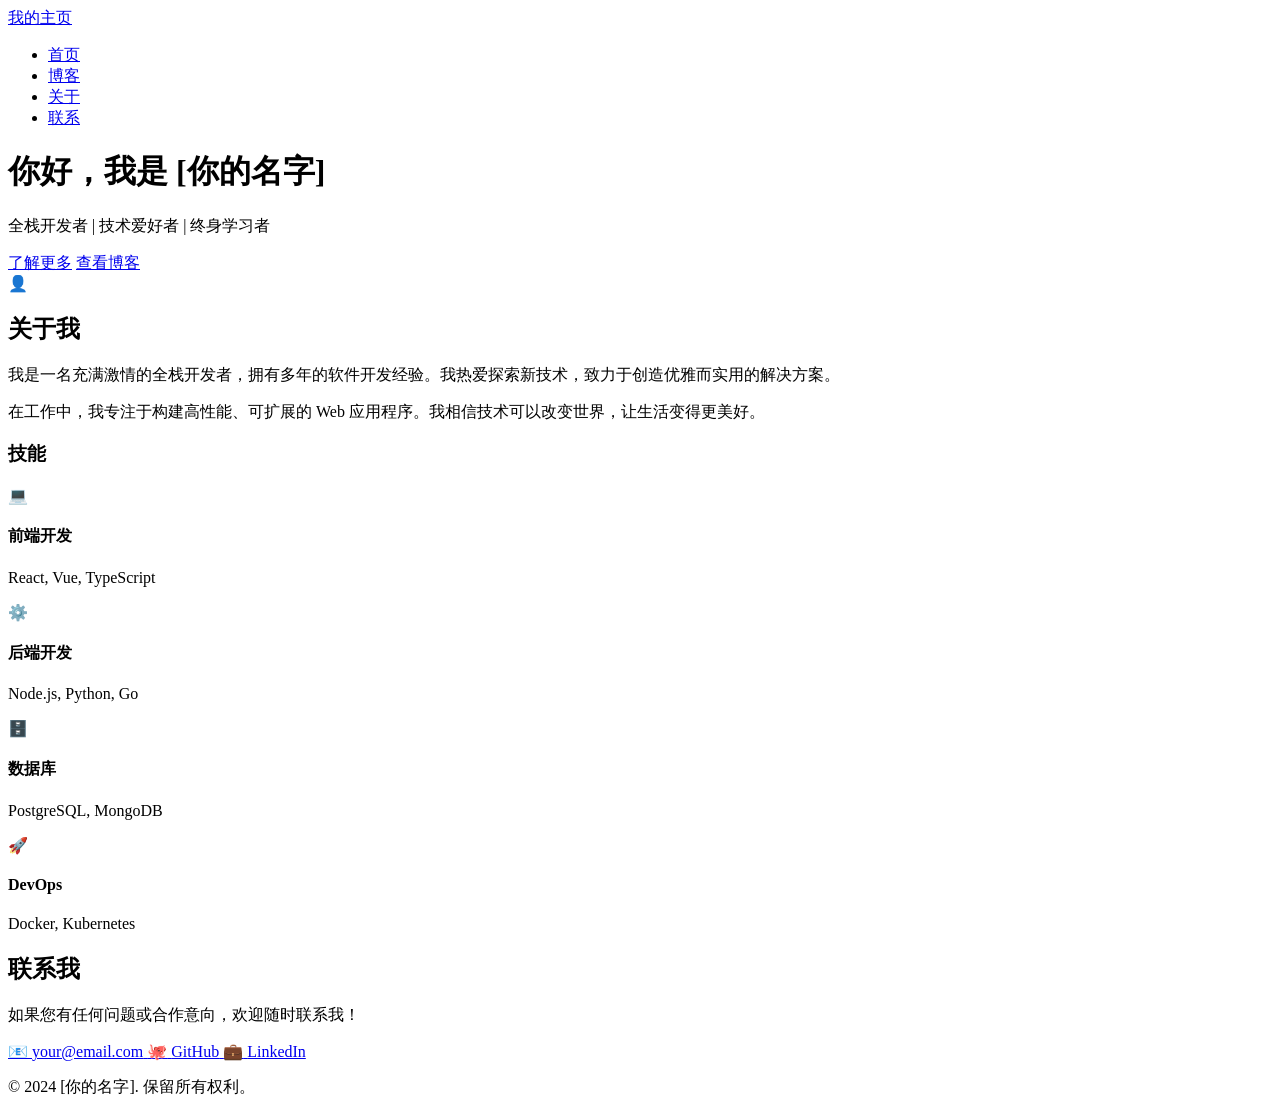
==== index.html @ 1f3b2b76 "Add files via upload" ====
<!DOCTYPE html>
<html lang="zh-CN">
<head>
    <meta charset="UTF-8">
    <meta name="viewport" content="width=device-width, initial-scale=1.0">
    <title>我的个人主页</title>
    <link rel="stylesheet" href="style.css">
    <link href="https://fonts.googleapis.com/css2?family=Inter:wght@300;400;500;600;700&display=swap" rel="stylesheet">
</head>
<body>
    <nav class="navbar">
        <div class="nav-container">
            <div class="nav-logo">
                <a href="index.html">我的主页</a>
            </div>
            <ul class="nav-links">
                <li><a href="index.html" class="active">首页</a></li>
                <li><a href="blog.html">博客</a></li>
                <li><a href="#about">关于</a></li>
                <li><a href="#contact">联系</a></li>
            </ul>
            <div class="hamburger">
                <span></span>
                <span></span>
                <span></span>
            </div>
        </div>
    </nav>

    <header class="hero">
        <div class="hero-content">
            <h1>你好，我是 [你的名字]</h1>
            <p class="hero-subtitle">全栈开发者 | 技术爱好者 | 终身学习者</p>
            <div class="hero-buttons">
                <a href="#about" class="btn btn-primary">了解更多</a>
                <a href="blog.html" class="btn btn-secondary">查看博客</a>
            </div>
        </div>
        <div class="hero-image">
            <div class="avatar">
                <div class="avatar-inner">
                    <span class="avatar-icon">👤</span>
                </div>
            </div>
        </div>
    </header>

    <section id="about" class="about">
        <div class="container">
            <h2>关于我</h2>
            <div class="about-content">
                <p>我是一名充满激情的全栈开发者，拥有多年的软件开发经验。我热爱探索新技术，致力于创造优雅而实用的解决方案。</p>
                <p>在工作中，我专注于构建高性能、可扩展的 Web 应用程序。我相信技术可以改变世界，让生活变得更美好。</p>
            </div>
            <div class="skills">
                <h3>技能</h3>
                <div class="skills-grid">
                    <div class="skill-card">
                        <span class="skill-icon">💻</span>
                        <h4>前端开发</h4>
                        <p>React, Vue, TypeScript</p>
                    </div>
                    <div class="skill-card">
                        <span class="skill-icon">⚙️</span>
                        <h4>后端开发</h4>
                        <p>Node.js, Python, Go</p>
                    </div>
                    <div class="skill-card">
                        <span class="skill-icon">🗄️</span>
                        <h4>数据库</h4>
                        <p>PostgreSQL, MongoDB</p>
                    </div>
                    <div class="skill-card">
                        <span class="skill-icon">🚀</span>
                        <h4>DevOps</h4>
                        <p>Docker, Kubernetes</p>
                    </div>
                </div>
            </div>
        </div>
    </section>

    <section id="contact" class="contact">
        <div class="container">
            <h2>联系我</h2>
            <p class="contact-intro">如果您有任何问题或合作意向，欢迎随时联系我！</p>
            <div class="contact-links">
                <a href="mailto:your@email.com" class="contact-link">
                    <span class="contact-icon">📧</span>
                    <span>your@email.com</span>
                </a>
                <a href="https://github.com/yourusername" target="_blank" class="contact-link">
                    <span class="contact-icon">🐙</span>
                    <span>GitHub</span>
                </a>
                <a href="https://linkedin.com/in/yourusername" target="_blank" class="contact-link">
                    <span class="contact-icon">💼</span>
                    <span>LinkedIn</span>
                </a>
            </div>
        </div>
    </section>

    <footer class="footer">
        <p>&copy; 2024 [你的名字]. 保留所有权利。</p>
    </footer>

    <script>
        const hamburger = document.querySelector('.hamburger');
        const navLinks = document.querySelector('.nav-links');

        hamburger.addEventListener('click', () => {
            navLinks.classList.toggle('active');
            hamburger.classList.toggle('active');
        });
    </script>
</body>
</html>
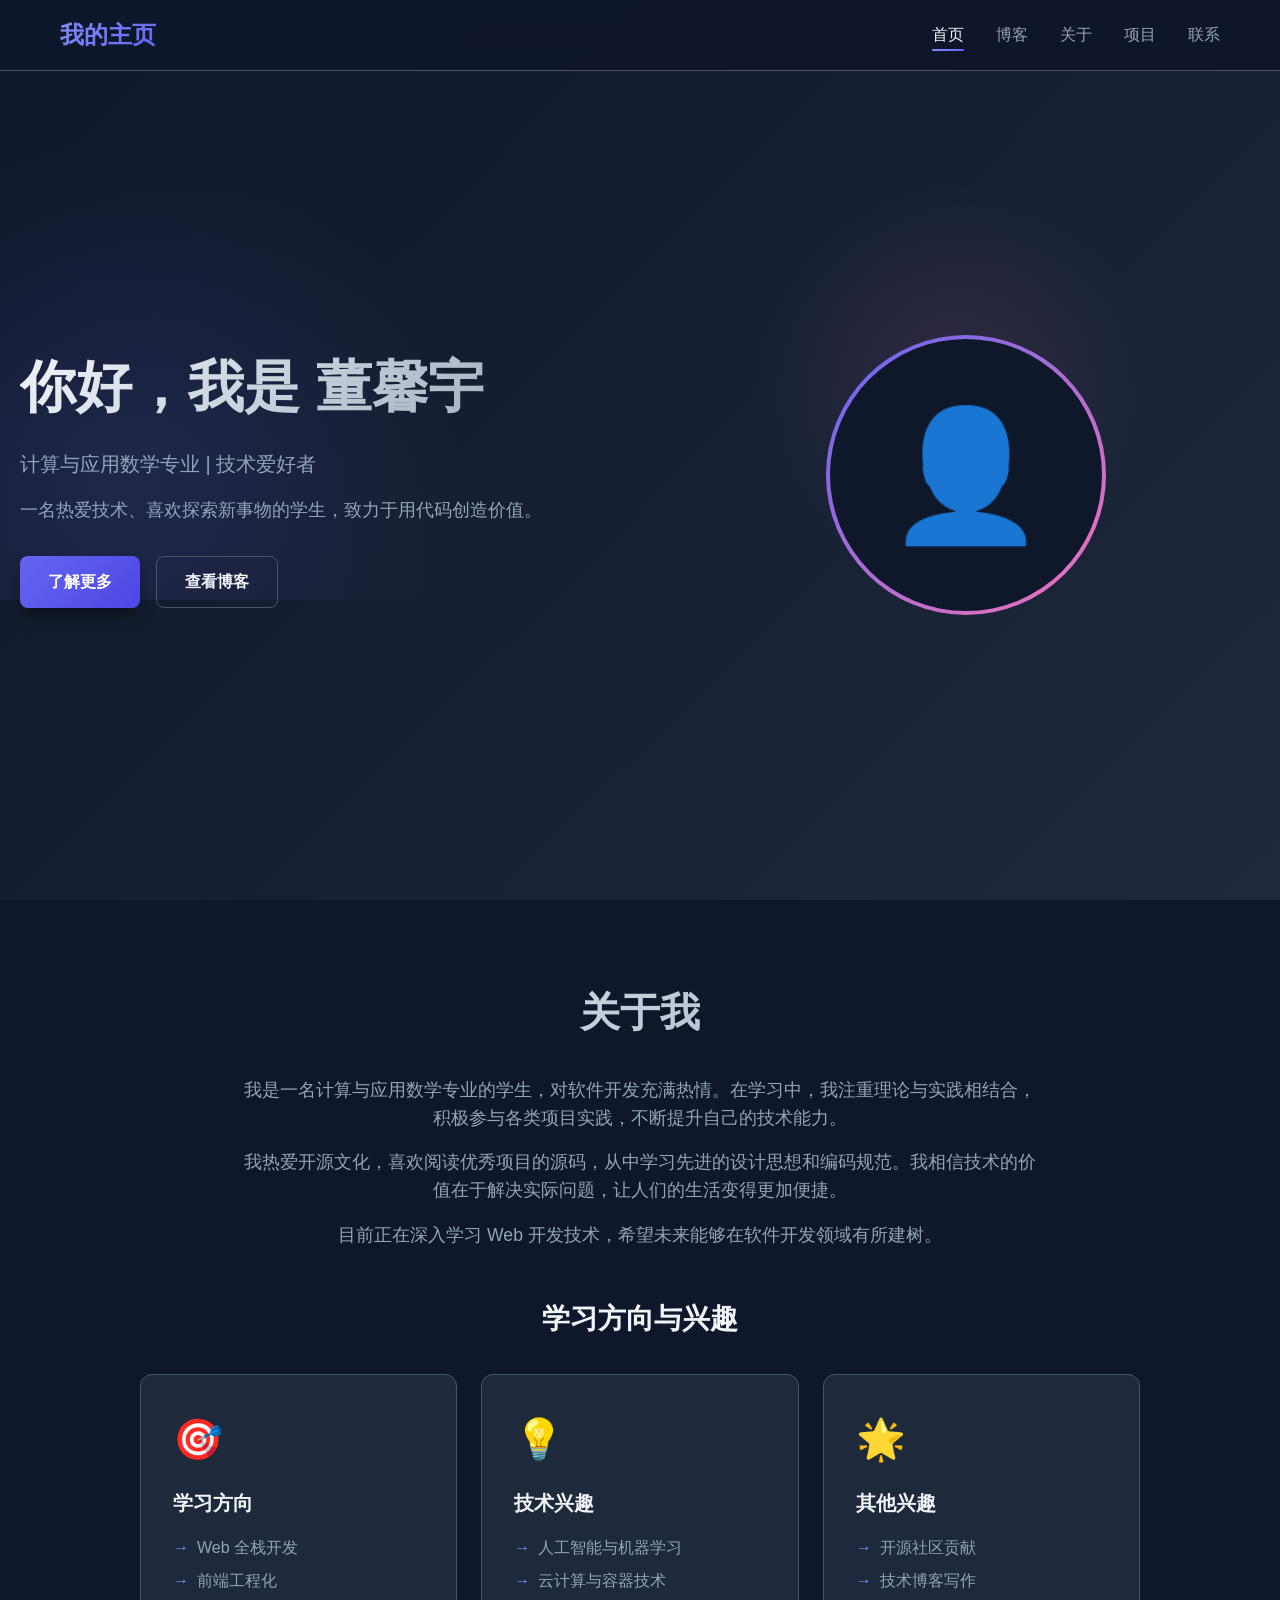
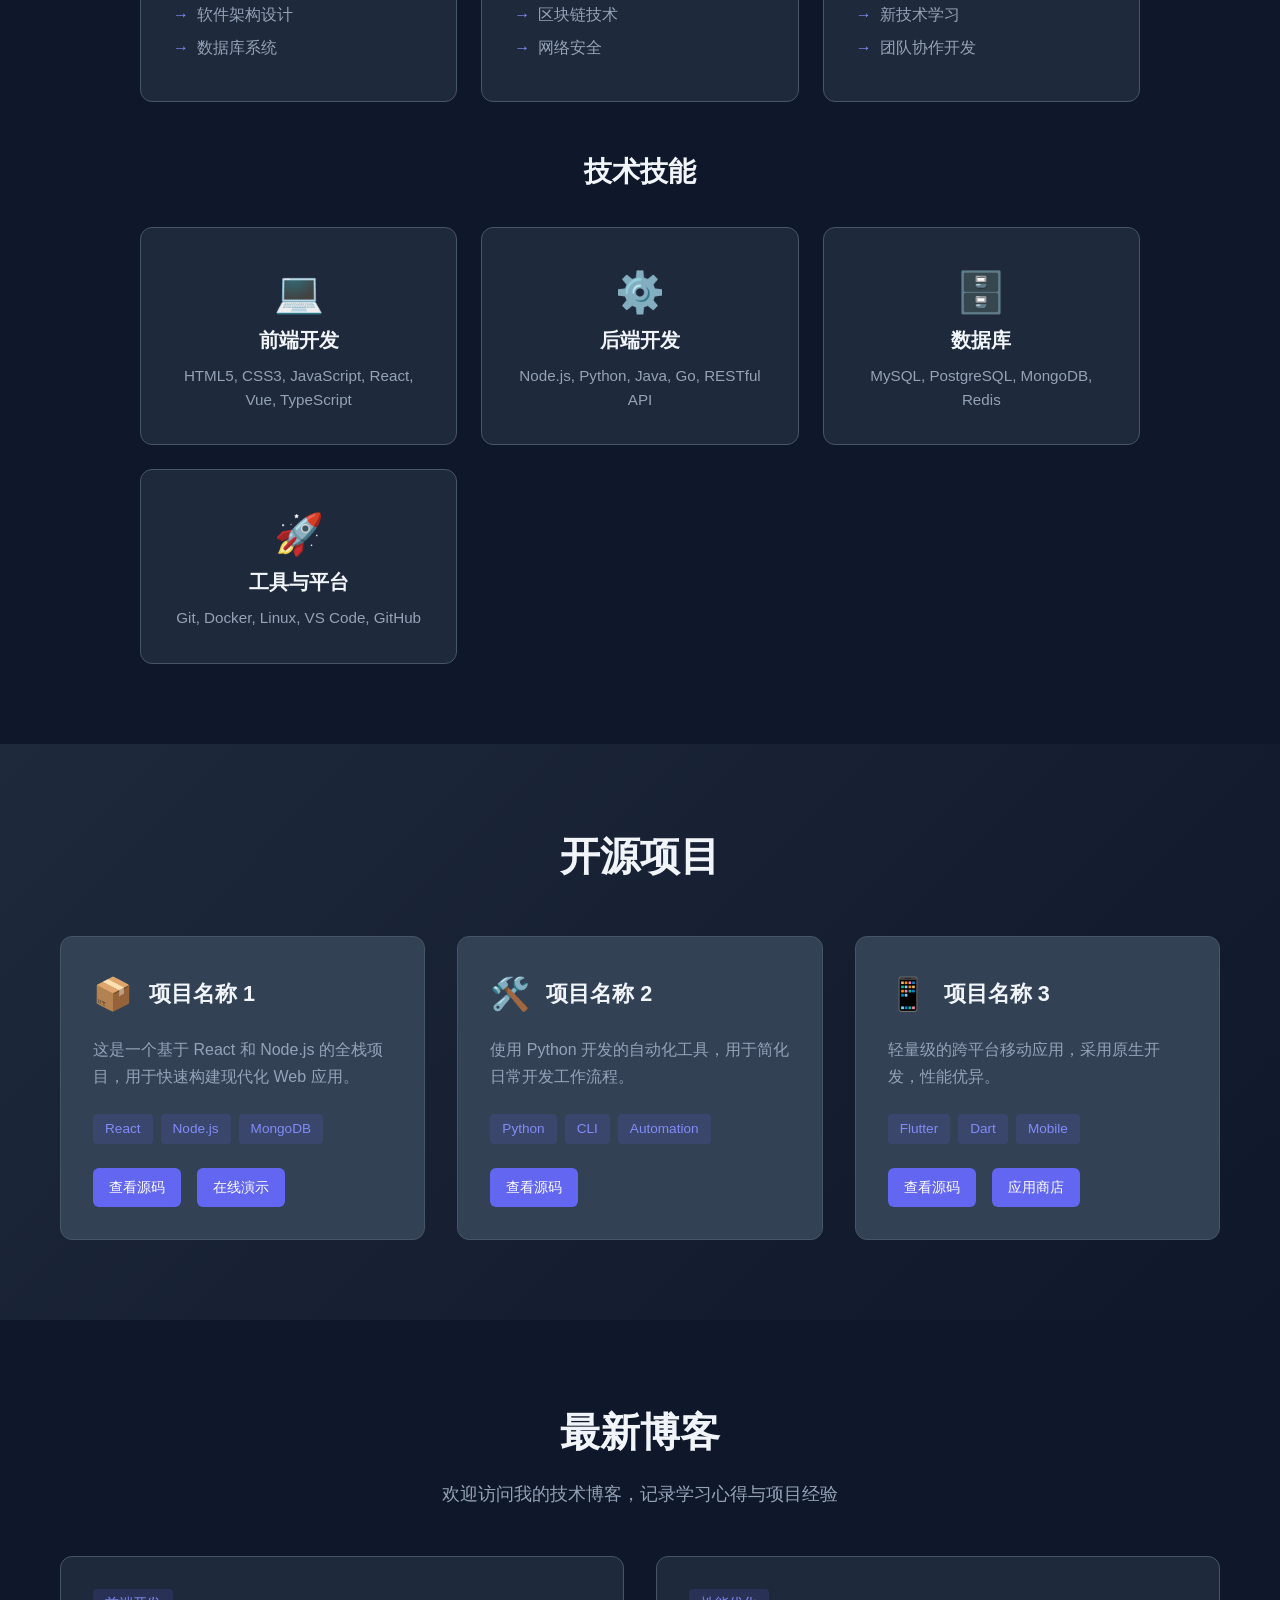
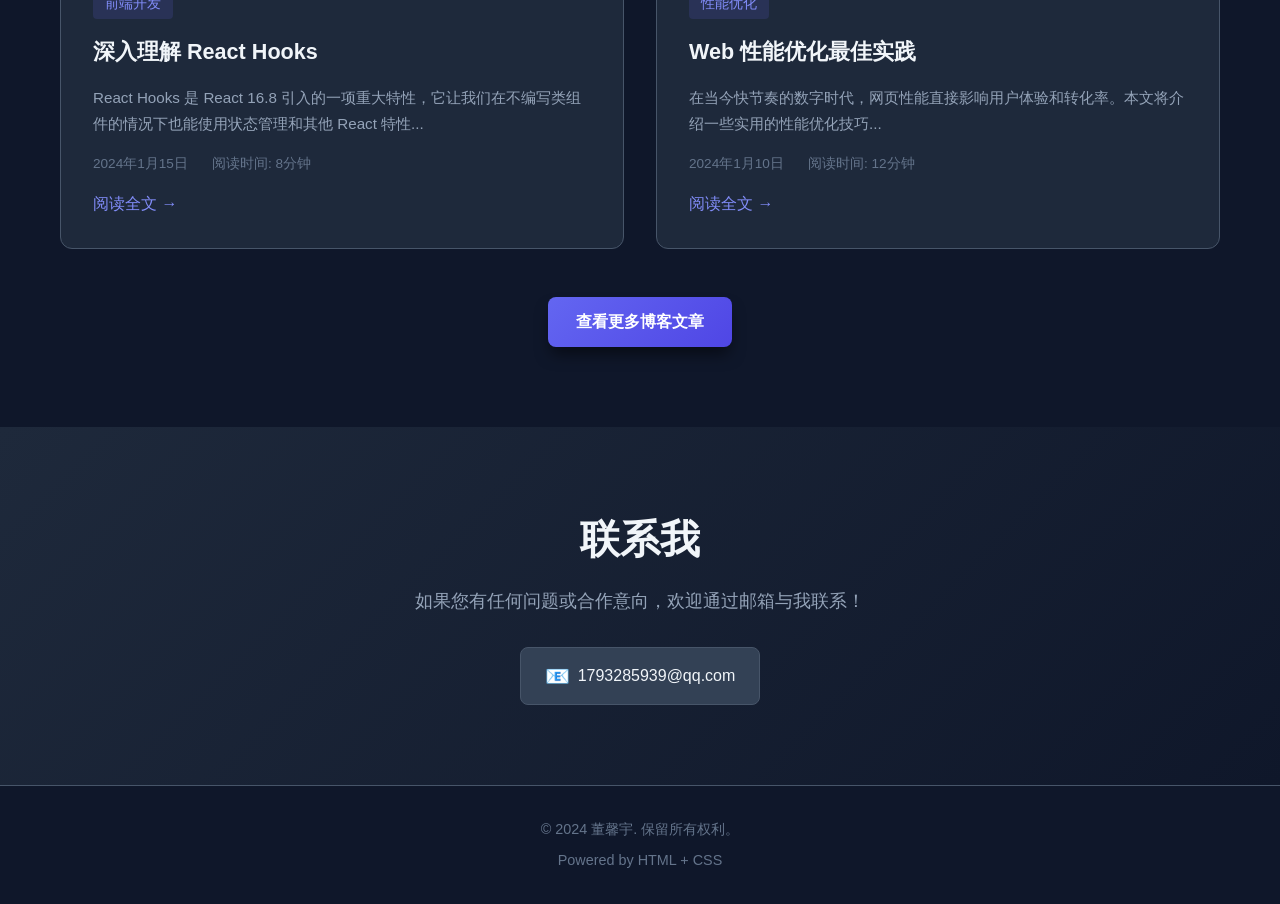
==== commit 40537af4: "Add files via upload" ====
--- a/index.html
+++ b/index.html
@@ -3,7 +3,7 @@
 <head>
     <meta charset="UTF-8">
     <meta name="viewport" content="width=device-width, initial-scale=1.0">
-    <title>我的个人主页</title>
+    <title>董馨宇的个人主页</title>
     <link rel="stylesheet" href="style.css">
     <link href="https://fonts.googleapis.com/css2?family=Inter:wght@300;400;500;600;700&display=swap" rel="stylesheet">
 </head>
@@ -17,6 +17,7 @@
                 <li><a href="index.html" class="active">首页</a></li>
                 <li><a href="blog.html">博客</a></li>
                 <li><a href="#about">关于</a></li>
+                <li><a href="#projects">项目</a></li>
                 <li><a href="#contact">联系</a></li>
             </ul>
             <div class="hamburger">
@@ -29,8 +30,9 @@
 
     <header class="hero">
         <div class="hero-content">
-            <h1>你好，我是 [你的名字]</h1>
-            <p class="hero-subtitle">全栈开发者 | 技术爱好者 | 终身学习者</p>
+            <h1>你好，我是 董馨宇</h1>
+            <p class="hero-subtitle">计算与应用数学专业 | 技术爱好者</p>
+            <p class="hero-description">一名热爱技术、喜欢探索新事物的学生，致力于用代码创造价值。</p>
             <div class="hero-buttons">
                 <a href="#about" class="btn btn-primary">了解更多</a>
                 <a href="blog.html" class="btn btn-secondary">查看博客</a>
@@ -49,33 +51,161 @@
         <div class="container">
             <h2>关于我</h2>
             <div class="about-content">
-                <p>我是一名充满激情的全栈开发者，拥有多年的软件开发经验。我热爱探索新技术，致力于创造优雅而实用的解决方案。</p>
-                <p>在工作中，我专注于构建高性能、可扩展的 Web 应用程序。我相信技术可以改变世界，让生活变得更美好。</p>
-            </div>
+                <p>我是一名计算与应用数学专业的学生，对软件开发充满热情。在学习中，我注重理论与实践相结合，积极参与各类项目实践，不断提升自己的技术能力。</p>
+                <p>我热爱开源文化，喜欢阅读优秀项目的源码，从中学习先进的设计思想和编码规范。我相信技术的价值在于解决实际问题，让人们的生活变得更加便捷。</p>
+                <p>目前正在深入学习 Web 开发技术，希望未来能够在软件开发领域有所建树。</p>
+            </div>
+            
+            <div class="interests">
+                <h3>学习方向与兴趣</h3>
+                <div class="interests-grid">
+                    <div class="interest-card">
+                        <span class="interest-icon">🎯</span>
+                        <h4>学习方向</h4>
+                        <ul class="interest-list">
+                            <li>Web 全栈开发</li>
+                            <li>前端工程化</li>
+                            <li>软件架构设计</li>
+                            <li>数据库系统</li>
+                        </ul>
+                    </div>
+                    <div class="interest-card">
+                        <span class="interest-icon">💡</span>
+                        <h4>技术兴趣</h4>
+                        <ul class="interest-list">
+                            <li>人工智能与机器学习</li>
+                            <li>云计算与容器技术</li>
+                            <li>区块链技术</li>
+                            <li>网络安全</li>
+                        </ul>
+                    </div>
+                    <div class="interest-card">
+                        <span class="interest-icon">🌟</span>
+                        <h4>其他兴趣</h4>
+                        <ul class="interest-list">
+                            <li>开源社区贡献</li>
+                            <li>技术博客写作</li>
+                            <li>新技术学习</li>
+                            <li>团队协作开发</li>
+                        </ul>
+                    </div>
+                </div>
+            </div>
+
             <div class="skills">
-                <h3>技能</h3>
+                <h3>技术技能</h3>
                 <div class="skills-grid">
                     <div class="skill-card">
                         <span class="skill-icon">💻</span>
                         <h4>前端开发</h4>
-                        <p>React, Vue, TypeScript</p>
+                        <p>HTML5, CSS3, JavaScript, React, Vue, TypeScript</p>
                     </div>
                     <div class="skill-card">
                         <span class="skill-icon">⚙️</span>
                         <h4>后端开发</h4>
-                        <p>Node.js, Python, Go</p>
+                        <p>Node.js, Python, Java, Go, RESTful API</p>
                     </div>
                     <div class="skill-card">
                         <span class="skill-icon">🗄️</span>
                         <h4>数据库</h4>
-                        <p>PostgreSQL, MongoDB</p>
+                        <p>MySQL, PostgreSQL, MongoDB, Redis</p>
                     </div>
                     <div class="skill-card">
                         <span class="skill-icon">🚀</span>
-                        <h4>DevOps</h4>
-                        <p>Docker, Kubernetes</p>
-                    </div>
-                </div>
+                        <h4>工具与平台</h4>
+                        <p>Git, Docker, Linux, VS Code, GitHub</p>
+                    </div>
+                </div>
+            </div>
+        </div>
+    </section>
+
+    <section id="projects" class="projects">
+        <div class="container">
+            <h2>开源项目</h2>
+            <div class="projects-grid">
+                <div class="project-card">
+                    <div class="project-header">
+                        <span class="project-icon">📦</span>
+                        <h3>项目名称 1</h3>
+                    </div>
+                    <p class="project-description">这是一个基于 React 和 Node.js 的全栈项目，用于快速构建现代化 Web 应用。</p>
+                    <div class="project-tags">
+                        <span class="tag">React</span>
+                        <span class="tag">Node.js</span>
+                        <span class="tag">MongoDB</span>
+                    </div>
+                    <div class="project-links">
+                        <a href="#" class="project-link">查看源码</a>
+                        <a href="#" class="project-link">在线演示</a>
+                    </div>
+                </div>
+
+                <div class="project-card">
+                    <div class="project-header">
+                        <span class="project-icon">🛠️</span>
+                        <h3>项目名称 2</h3>
+                    </div>
+                    <p class="project-description">使用 Python 开发的自动化工具，用于简化日常开发工作流程。</p>
+                    <div class="project-tags">
+                        <span class="tag">Python</span>
+                        <span class="tag">CLI</span>
+                        <span class="tag">Automation</span>
+                    </div>
+                    <div class="project-links">
+                        <a href="#" class="project-link">查看源码</a>
+                    </div>
+                </div>
+
+                <div class="project-card">
+                    <div class="project-header">
+                        <span class="project-icon">📱</span>
+                        <h3>项目名称 3</h3>
+                    </div>
+                    <p class="project-description">轻量级的跨平台移动应用，采用原生开发，性能优异。</p>
+                    <div class="project-tags">
+                        <span class="tag">Flutter</span>
+                        <span class="tag">Dart</span>
+                        <span class="tag">Mobile</span>
+                    </div>
+                    <div class="project-links">
+                        <a href="#" class="project-link">查看源码</a>
+                        <a href="#" class="project-link">应用商店</a>
+                    </div>
+                </div>
+            </div>
+        </div>
+    </section>
+
+    <section class="blog-preview">
+        <div class="container">
+            <h2>最新博客</h2>
+            <p class="blog-preview-intro">欢迎访问我的技术博客，记录学习心得与项目经验</p>
+            <div class="blog-preview-grid">
+                <article class="blog-preview-card">
+                    <span class="post-category">前端开发</span>
+                    <h3><a href="blog.html">深入理解 React Hooks</a></h3>
+                    <p class="post-excerpt">React Hooks 是 React 16.8 引入的一项重大特性，它让我们在不编写类组件的情况下也能使用状态管理和其他 React 特性...</p>
+                    <div class="post-meta">
+                        <span>2024年1月15日</span>
+                        <span>阅读时间: 8分钟</span>
+                    </div>
+                    <a href="blog.html" class="read-more">阅读全文 →</a>
+                </article>
+
+                <article class="blog-preview-card">
+                    <span class="post-category">性能优化</span>
+                    <h3><a href="blog.html">Web 性能优化最佳实践</a></h3>
+                    <p class="post-excerpt">在当今快节奏的数字时代，网页性能直接影响用户体验和转化率。本文将介绍一些实用的性能优化技巧...</p>
+                    <div class="post-meta">
+                        <span>2024年1月10日</span>
+                        <span>阅读时间: 12分钟</span>
+                    </div>
+                    <a href="blog.html" class="read-more">阅读全文 →</a>
+                </article>
+            </div>
+            <div class="blog-cta">
+                <a href="blog.html" class="btn btn-primary">查看更多博客文章</a>
             </div>
         </div>
     </section>
@@ -83,26 +213,19 @@
     <section id="contact" class="contact">
         <div class="container">
             <h2>联系我</h2>
-            <p class="contact-intro">如果您有任何问题或合作意向，欢迎随时联系我！</p>
+            <p class="contact-intro">如果您有任何问题或合作意向，欢迎通过邮箱与我联系！</p>
             <div class="contact-links">
-                <a href="mailto:your@email.com" class="contact-link">
+                <a href="mailto:1793285939@qq.com" class="contact-link">
                     <span class="contact-icon">📧</span>
-                    <span>your@email.com</span>
+                    <span>1793285939@qq.com</span>
                 </a>
-                <a href="https://github.com/yourusername" target="_blank" class="contact-link">
-                    <span class="contact-icon">🐙</span>
-                    <span>GitHub</span>
-                </a>
-                <a href="https://linkedin.com/in/yourusername" target="_blank" class="contact-link">
-                    <span class="contact-icon">💼</span>
-                    <span>LinkedIn</span>
-                </a>
             </div>
         </div>
     </section>
 
     <footer class="footer">
-        <p>&copy; 2024 [你的名字]. 保留所有权利。</p>
+        <p>&copy; 2024 董馨宇. 保留所有权利。</p>
+        <p class="footer-note">Powered by HTML + CSS</p>
     </footer>
 
     <script>
@@ -113,6 +236,13 @@
             navLinks.classList.toggle('active');
             hamburger.classList.toggle('active');
         });
+
+        document.querySelectorAll('.nav-links a').forEach(link => {
+            link.addEventListener('click', () => {
+                navLinks.classList.remove('active');
+                hamburger.classList.remove('active');
+            });
+        });
     </script>
 </body>
 </html>
--- a/style.css
+++ b/style.css
@@ -0,0 +1,1087 @@
+:root {
+    --primary-color: #6366f1;
+    --primary-dark: #4f46e5;
+    --primary-light: #818cf8;
+    --secondary-color: #f472b6;
+    --accent-color: #06b6d4;
+    --bg-dark: #0f172a;
+    --bg-light: #1e293b;
+    --bg-card: #334155;
+    --text-primary: #f1f5f9;
+    --text-secondary: #94a3b8;
+    --text-muted: #64748b;
+    --border-color: #475569;
+    --shadow-sm: 0 1px 2px 0 rgba(0, 0, 0, 0.3);
+    --shadow-md: 0 4px 6px -1px rgba(0, 0, 0, 0.4);
+    --shadow-lg: 0 10px 15px -3px rgba(0, 0, 0, 0.5);
+    --shadow-xl: 0 20px 25px -5px rgba(0, 0, 0, 0.5);
+}
+
+* {
+    margin: 0;
+    padding: 0;
+    box-sizing: border-box;
+}
+
+html {
+    scroll-behavior: smooth;
+}
+
+body {
+    font-family: 'Inter', -apple-system, BlinkMacSystemFont, 'Segoe UI', Roboto, sans-serif;
+    background-color: var(--bg-dark);
+    color: var(--text-primary);
+    line-height: 1.6;
+    min-height: 100vh;
+}
+
+.container {
+    max-width: 1200px;
+    margin: 0 auto;
+    padding: 0 20px;
+}
+
+.navbar {
+    position: fixed;
+    top: 0;
+    left: 0;
+    right: 0;
+    background: rgba(15, 23, 42, 0.95);
+    backdrop-filter: blur(10px);
+    z-index: 1000;
+    border-bottom: 1px solid var(--border-color);
+}
+
+.nav-container {
+    max-width: 1200px;
+    margin: 0 auto;
+    padding: 0 20px;
+    display: flex;
+    justify-content: space-between;
+    align-items: center;
+    height: 70px;
+}
+
+.nav-logo a {
+    font-size: 1.5rem;
+    font-weight: 700;
+    color: var(--text-primary);
+    text-decoration: none;
+    background: linear-gradient(135deg, var(--primary-light), var(--primary-color));
+    -webkit-background-clip: text;
+    -webkit-text-fill-color: transparent;
+    background-clip: text;
+}
+
+.nav-links {
+    display: flex;
+    list-style: none;
+    gap: 2rem;
+}
+
+.nav-links a {
+    color: var(--text-secondary);
+    text-decoration: none;
+    font-weight: 500;
+    transition: all 0.3s ease;
+    position: relative;
+}
+
+.nav-links a:hover,
+.nav-links a.active {
+    color: var(--text-primary);
+}
+
+.nav-links a.active::after {
+    content: '';
+    position: absolute;
+    bottom: -8px;
+    left: 0;
+    width: 100%;
+    height: 2px;
+    background: linear-gradient(90deg, var(--primary-light), var(--primary-color));
+    border-radius: 1px;
+}
+
+.hamburger {
+    display: none;
+    flex-direction: column;
+    gap: 5px;
+    cursor: pointer;
+}
+
+.hamburger span {
+    width: 25px;
+    height: 2px;
+    background: var(--text-primary);
+    border-radius: 1px;
+    transition: all 0.3s ease;
+}
+
+.hamburger.active span:nth-child(1) {
+    transform: rotate(-45deg) translate(-5px, 6px);
+}
+
+.hamburger.active span:nth-child(2) {
+    opacity: 0;
+}
+
+.hamburger.active span:nth-child(3) {
+    transform: rotate(45deg) translate(-5px, -6px);
+}
+
+.hero {
+    min-height: 100vh;
+    display: flex;
+    align-items: center;
+    justify-content: center;
+    padding: 100px 20px 50px;
+    gap: 4rem;
+    background: linear-gradient(135deg, var(--bg-dark) 0%, var(--bg-light) 100%);
+    position: relative;
+    overflow: hidden;
+}
+
+.hero::before {
+    content: '';
+    position: absolute;
+    top: 0;
+    left: 0;
+    right: 0;
+    bottom: 0;
+    background: radial-gradient(circle at 20% 80%, rgba(99, 102, 241, 0.15) 0%, transparent 50%);
+    background-size: 600px 600px;
+    background-repeat: no-repeat;
+}
+
+.hero::after {
+    content: '';
+    position: absolute;
+    top: 20%;
+    right: 10%;
+    width: 400px;
+    height: 400px;
+    background: radial-gradient(circle, rgba(244, 114, 182, 0.1) 0%, transparent 70%);
+}
+
+.hero-content {
+    flex: 1;
+    max-width: 600px;
+    position: relative;
+    z-index: 1;
+}
+
+.hero-content h1 {
+    font-size: 3.5rem;
+    font-weight: 700;
+    margin-bottom: 1rem;
+    background: linear-gradient(135deg, var(--text-primary), var(--text-secondary));
+    -webkit-background-clip: text;
+    -webkit-text-fill-color: transparent;
+    background-clip: text;
+    animation: fadeInUp 0.6s ease-out;
+}
+
+.hero-subtitle {
+    font-size: 1.25rem;
+    color: var(--text-secondary);
+    margin-bottom: 1rem;
+    animation: fadeInUp 0.6s ease-out 0.2s both;
+}
+
+.hero-description {
+    font-size: 1.1rem;
+    color: var(--text-secondary);
+    margin-bottom: 2rem;
+    animation: fadeInUp 0.6s ease-out 0.3s both;
+}
+
+.hero-buttons {
+    display: flex;
+    gap: 1rem;
+    animation: fadeInUp 0.6s ease-out 0.4s both;
+}
+
+.btn {
+    padding: 12px 28px;
+    border-radius: 8px;
+    font-weight: 600;
+    text-decoration: none;
+    transition: all 0.3s ease;
+    display: inline-flex;
+    align-items: center;
+    gap: 8px;
+}
+
+.btn-primary {
+    background: linear-gradient(135deg, var(--primary-color), var(--primary-dark));
+    color: white;
+    box-shadow: var(--shadow-lg);
+}
+
+.btn-primary:hover {
+    transform: translateY(-2px);
+    box-shadow: var(--shadow-xl);
+}
+
+.btn-secondary {
+    background: transparent;
+    color: var(--text-primary);
+    border: 1px solid var(--border-color);
+}
+
+.btn-secondary:hover {
+    background: var(--bg-card);
+    border-color: var(--primary-color);
+}
+
+.hero-image {
+    flex: 1;
+    display: flex;
+    justify-content: center;
+    align-items: center;
+    position: relative;
+    z-index: 1;
+}
+
+.avatar {
+    width: 280px;
+    height: 280px;
+    border-radius: 50%;
+    background: linear-gradient(135deg, var(--primary-color), var(--secondary-color));
+    padding: 4px;
+    animation: fadeInUp 0.6s ease-out 0.6s both;
+}
+
+.avatar-inner {
+    width: 100%;
+    height: 100%;
+    border-radius: 50%;
+    background: var(--bg-dark);
+    display: flex;
+    align-items: center;
+    justify-content: center;
+}
+
+.avatar-icon {
+    font-size: 8rem;
+}
+
+@keyframes fadeInUp {
+    from {
+        opacity: 0;
+        transform: translateY(30px);
+    }
+    to {
+        opacity: 1;
+        transform: translateY(0);
+    }
+}
+
+.about {
+    padding: 80px 20px;
+    background: var(--bg-dark);
+}
+
+.about h2 {
+    font-size: 2.5rem;
+    font-weight: 700;
+    text-align: center;
+    margin-bottom: 2rem;
+    background: linear-gradient(135deg, var(--text-primary), var(--text-secondary));
+    -webkit-background-clip: text;
+    -webkit-text-fill-color: transparent;
+    background-clip: text;
+}
+
+.about-content {
+    max-width: 800px;
+    margin: 0 auto 3rem;
+    text-align: center;
+}
+
+.about-content p {
+    font-size: 1.1rem;
+    color: var(--text-secondary);
+    margin-bottom: 1rem;
+}
+
+.interests {
+    margin-bottom: 3rem;
+}
+
+.interests h3 {
+    font-size: 1.75rem;
+    font-weight: 600;
+    text-align: center;
+    margin-bottom: 2rem;
+    color: var(--text-primary);
+}
+
+.interests-grid {
+    display: grid;
+    grid-template-columns: repeat(auto-fit, minmax(280px, 1fr));
+    gap: 1.5rem;
+    max-width: 1000px;
+    margin: 0 auto;
+}
+
+.interest-card {
+    background: var(--bg-light);
+    border-radius: 12px;
+    padding: 2rem;
+    border: 1px solid var(--border-color);
+    transition: all 0.3s ease;
+}
+
+.interest-card:hover {
+    transform: translateY(-4px);
+    border-color: var(--primary-color);
+    box-shadow: var(--shadow-lg);
+}
+
+.interest-icon {
+    font-size: 2.5rem;
+    margin-bottom: 1rem;
+    display: block;
+}
+
+.interest-card h4 {
+    font-size: 1.25rem;
+    font-weight: 600;
+    margin-bottom: 1rem;
+    color: var(--text-primary);
+}
+
+.interest-list {
+    list-style: none;
+    color: var(--text-secondary);
+}
+
+.interest-list li {
+    margin-bottom: 0.5rem;
+    padding-left: 1.5rem;
+    position: relative;
+}
+
+.interest-list li::before {
+    content: '→';
+    position: absolute;
+    left: 0;
+    color: var(--primary-light);
+}
+
+.skills h3 {
+    font-size: 1.75rem;
+    font-weight: 600;
+    text-align: center;
+    margin-bottom: 2rem;
+    color: var(--text-primary);
+}
+
+.skills-grid {
+    display: grid;
+    grid-template-columns: repeat(auto-fit, minmax(250px, 1fr));
+    gap: 1.5rem;
+    max-width: 1000px;
+    margin: 0 auto;
+}
+
+.skill-card {
+    background: var(--bg-light);
+    border-radius: 12px;
+    padding: 2rem;
+    text-align: center;
+    border: 1px solid var(--border-color);
+    transition: all 0.3s ease;
+}
+
+.skill-card:hover {
+    transform: translateY(-4px);
+    border-color: var(--primary-color);
+    box-shadow: var(--shadow-lg);
+}
+
+.skill-icon {
+    font-size: 2.5rem;
+    margin-bottom: 1rem;
+}
+
+.skill-card h4 {
+    font-size: 1.25rem;
+    font-weight: 600;
+    margin-bottom: 0.5rem;
+    color: var(--text-primary);
+}
+
+.skill-card p {
+    color: var(--text-secondary);
+    font-size: 0.95rem;
+}
+
+.projects {
+    padding: 80px 20px;
+    background: linear-gradient(135deg, var(--bg-light) 0%, var(--bg-dark) 100%);
+}
+
+.projects h2 {
+    font-size: 2.5rem;
+    font-weight: 700;
+    text-align: center;
+    margin-bottom: 3rem;
+    color: var(--text-primary);
+}
+
+.projects-grid {
+    display: grid;
+    grid-template-columns: repeat(auto-fit, minmax(320px, 1fr));
+    gap: 2rem;
+    max-width: 1200px;
+    margin: 0 auto;
+}
+
+.project-card {
+    background: var(--bg-card);
+    border-radius: 12px;
+    padding: 2rem;
+    border: 1px solid var(--border-color);
+    transition: all 0.3s ease;
+}
+
+.project-card:hover {
+    transform: translateY(-4px);
+    box-shadow: var(--shadow-xl);
+    border-color: var(--primary-color);
+}
+
+.project-header {
+    display: flex;
+    align-items: center;
+    gap: 1rem;
+    margin-bottom: 1rem;
+}
+
+.project-icon {
+    font-size: 2rem;
+}
+
+.project-header h3 {
+    font-size: 1.35rem;
+    font-weight: 600;
+    color: var(--text-primary);
+}
+
+.project-description {
+    color: var(--text-secondary);
+    margin-bottom: 1.5rem;
+    line-height: 1.7;
+}
+
+.project-tags {
+    display: flex;
+    flex-wrap: wrap;
+    gap: 0.5rem;
+    margin-bottom: 1.5rem;
+}
+
+.tag {
+    padding: 4px 12px;
+    background: rgba(99, 102, 241, 0.15);
+    color: var(--primary-light);
+    border-radius: 4px;
+    font-size: 0.85rem;
+    font-weight: 500;
+}
+
+.project-links {
+    display: flex;
+    gap: 1rem;
+}
+
+.project-link {
+    padding: 8px 16px;
+    background: var(--primary-color);
+    color: white;
+    border-radius: 6px;
+    text-decoration: none;
+    font-size: 0.9rem;
+    font-weight: 500;
+    transition: all 0.3s ease;
+}
+
+.project-link:hover {
+    background: var(--primary-dark);
+    transform: translateY(-2px);
+}
+
+.blog-preview {
+    padding: 80px 20px;
+    background: var(--bg-dark);
+}
+
+.blog-preview h2 {
+    font-size: 2.5rem;
+    font-weight: 700;
+    text-align: center;
+    margin-bottom: 1rem;
+    color: var(--text-primary);
+}
+
+.blog-preview-intro {
+    text-align: center;
+    color: var(--text-secondary);
+    margin-bottom: 3rem;
+    font-size: 1.1rem;
+}
+
+.blog-preview-grid {
+    display: grid;
+    grid-template-columns: repeat(auto-fit, minmax(350px, 1fr));
+    gap: 2rem;
+    max-width: 1200px;
+    margin: 0 auto;
+}
+
+.blog-preview-card {
+    background: var(--bg-light);
+    border-radius: 12px;
+    padding: 2rem;
+    border: 1px solid var(--border-color);
+    transition: all 0.3s ease;
+}
+
+.blog-preview-card:hover {
+    transform: translateY(-4px);
+    box-shadow: var(--shadow-xl);
+    border-color: var(--primary-color);
+}
+
+.blog-preview-card .post-category {
+    display: inline-block;
+    padding: 4px 12px;
+    background: rgba(99, 102, 241, 0.15);
+    color: var(--primary-light);
+    border-radius: 4px;
+    font-size: 0.85rem;
+    font-weight: 500;
+    margin-bottom: 1rem;
+}
+
+.blog-preview-card h3 {
+    font-size: 1.35rem;
+    font-weight: 600;
+    margin-bottom: 1rem;
+}
+
+.blog-preview-card h3 a {
+    color: var(--text-primary);
+    text-decoration: none;
+    transition: color 0.3s ease;
+}
+
+.blog-preview-card h3 a:hover {
+    color: var(--primary-light);
+}
+
+.blog-preview-card .post-excerpt {
+    color: var(--text-secondary);
+    font-size: 0.95rem;
+    line-height: 1.7;
+    margin-bottom: 1rem;
+    display: -webkit-box;
+    -webkit-line-clamp: 3;
+    -webkit-box-orient: vertical;
+    overflow: hidden;
+}
+
+.blog-preview-card .post-meta {
+    display: flex;
+    gap: 1.5rem;
+    color: var(--text-muted);
+    font-size: 0.85rem;
+    margin-bottom: 1rem;
+}
+
+.read-more {
+    color: var(--primary-light);
+    text-decoration: none;
+    font-weight: 500;
+    transition: all 0.3s ease;
+    display: inline-block;
+}
+
+.read-more:hover {
+    color: var(--primary-color);
+    transform: translateX(4px);
+}
+
+.blog-cta {
+    text-align: center;
+    margin-top: 3rem;
+}
+
+.contact {
+    padding: 80px 20px;
+    background: linear-gradient(135deg, var(--bg-light) 0%, var(--bg-dark) 100%);
+}
+
+.contact h2 {
+    font-size: 2.5rem;
+    font-weight: 700;
+    text-align: center;
+    margin-bottom: 1rem;
+    color: var(--text-primary);
+}
+
+.contact-intro {
+    text-align: center;
+    color: var(--text-secondary);
+    margin-bottom: 2rem;
+    font-size: 1.1rem;
+}
+
+.contact-links {
+    display: flex;
+    justify-content: center;
+    gap: 2rem;
+    flex-wrap: wrap;
+}
+
+.contact-link {
+    display: flex;
+    align-items: center;
+    gap: 8px;
+    padding: 12px 24px;
+    background: var(--bg-card);
+    border-radius: 8px;
+    color: var(--text-primary);
+    text-decoration: none;
+    border: 1px solid var(--border-color);
+    transition: all 0.3s ease;
+}
+
+.contact-link:hover {
+    background: var(--primary-color);
+    border-color: var(--primary-color);
+    transform: translateY(-2px);
+}
+
+.contact-icon {
+    font-size: 1.25rem;
+}
+
+.footer {
+    background: var(--bg-dark);
+    padding: 2rem;
+    text-align: center;
+    border-top: 1px solid var(--border-color);
+}
+
+.footer p {
+    color: var(--text-muted);
+    font-size: 0.9rem;
+}
+
+.footer-note {
+    margin-top: 0.5rem;
+    font-size: 0.8rem;
+}
+
+.blog-container {
+    padding: 100px 20px 50px;
+    max-width: 1200px;
+    margin: 0 auto;
+}
+
+.blog-header {
+    text-align: center;
+    margin-bottom: 3rem;
+}
+
+.blog-header h1 {
+    font-size: 3rem;
+    font-weight: 700;
+    margin-bottom: 1rem;
+    background: linear-gradient(135deg, var(--text-primary), var(--text-secondary));
+    -webkit-background-clip: text;
+    -webkit-text-fill-color: transparent;
+    background-clip: text;
+}
+
+.blog-header p {
+    color: var(--text-secondary);
+    font-size: 1.1rem;
+}
+
+.blog-posts {
+    display: grid;
+    grid-template-columns: repeat(auto-fit, minmax(350px, 1fr));
+    gap: 2rem;
+}
+
+.blog-post {
+    background: var(--bg-light);
+    border-radius: 12px;
+    overflow: hidden;
+    border: 1px solid var(--border-color);
+    transition: all 0.3s ease;
+}
+
+.blog-post:hover {
+    transform: translateY(-4px);
+    box-shadow: var(--shadow-xl);
+    border-color: var(--primary-color);
+}
+
+.post-image {
+    height: 200px;
+    overflow: hidden;
+}
+
+.placeholder-image {
+    width: 100%;
+    height: 100%;
+    background: linear-gradient(135deg, var(--bg-card), var(--border-color));
+    display: flex;
+    align-items: center;
+    justify-content: center;
+}
+
+.image-icon {
+    font-size: 4rem;
+}
+
+.post-content {
+    padding: 1.5rem;
+}
+
+.post-category {
+    display: inline-block;
+    padding: 4px 12px;
+    background: rgba(99, 102, 241, 0.15);
+    color: var(--primary-light);
+    border-radius: 4px;
+    font-size: 0.85rem;
+    font-weight: 500;
+    margin-bottom: 1rem;
+}
+
+.post-content h2 {
+    font-size: 1.35rem;
+    font-weight: 600;
+    margin-bottom: 0.75rem;
+}
+
+.post-content h2 a {
+    color: var(--text-primary);
+    text-decoration: none;
+    transition: color 0.3s ease;
+}
+
+.post-content h2 a:hover {
+    color: var(--primary-light);
+}
+
+.post-excerpt {
+    color: var(--text-secondary);
+    font-size: 0.95rem;
+    line-height: 1.7;
+    margin-bottom: 1rem;
+    display: -webkit-box;
+    -webkit-line-clamp: 3;
+    -webkit-box-orient: vertical;
+    overflow: hidden;
+}
+
+.post-meta {
+    display: flex;
+    gap: 1.5rem;
+    color: var(--text-muted);
+    font-size: 0.85rem;
+}
+
+.pagination {
+    display: flex;
+    justify-content: center;
+    align-items: center;
+    gap: 1rem;
+    margin-top: 3rem;
+}
+
+.pagination-btn {
+    padding: 10px 20px;
+    background: var(--bg-light);
+    border: 1px solid var(--border-color);
+    border-radius: 8px;
+    color: var(--text-primary);
+    cursor: pointer;
+    transition: all 0.3s ease;
+}
+
+.pagination-btn:hover:not(:disabled) {
+    background: var(--primary-color);
+    border-color: var(--primary-color);
+}
+
+.pagination-btn:disabled {
+    opacity: 0.5;
+    cursor: not-allowed;
+}
+
+.pagination-current {
+    padding: 10px 20px;
+    background: var(--primary-color);
+    border-radius: 8px;
+    font-weight: 600;
+}
+
+.featured-post {
+    background: linear-gradient(135deg, var(--bg-light), var(--bg-card));
+    border-radius: 16px;
+    padding: 2.5rem;
+    margin-bottom: 3rem;
+    border: 2px solid var(--primary-color);
+    position: relative;
+    overflow: hidden;
+}
+
+.featured-badge {
+    position: absolute;
+    top: 20px;
+    right: 20px;
+    padding: 6px 16px;
+    background: linear-gradient(135deg, var(--primary-color), var(--secondary-color));
+    color: white;
+    border-radius: 20px;
+    font-size: 0.85rem;
+    font-weight: 600;
+}
+
+.featured-content h2 {
+    font-size: 2rem;
+    font-weight: 700;
+    margin-bottom: 1rem;
+    color: var(--text-primary);
+}
+
+.featured-content h2 a {
+    color: var(--text-primary);
+    text-decoration: none;
+    transition: color 0.3s ease;
+}
+
+.featured-content h2 a:hover {
+    color: var(--primary-light);
+}
+
+.featured-excerpt {
+    font-size: 1.1rem;
+    color: var(--text-secondary);
+    line-height: 1.8;
+    margin-bottom: 1.5rem;
+}
+
+.featured-full-content {
+    background: var(--bg-dark);
+    border-radius: 12px;
+    padding: 2rem;
+    margin: 2rem 0;
+    border: 1px solid var(--border-color);
+}
+
+.featured-full-content h3 {
+    font-size: 1.5rem;
+    font-weight: 600;
+    margin-top: 2rem;
+    margin-bottom: 1rem;
+    color: var(--text-primary);
+}
+
+.featured-full-content h3:first-child {
+    margin-top: 0;
+}
+
+.featured-full-content p {
+    color: var(--text-secondary);
+    line-height: 1.8;
+    margin-bottom: 1rem;
+}
+
+.featured-full-content ul {
+    color: var(--text-secondary);
+    padding-left: 2rem;
+    margin-bottom: 1rem;
+}
+
+.featured-full-content li {
+    margin-bottom: 0.75rem;
+}
+
+.featured-full-content pre {
+    background: var(--bg-card);
+    border-radius: 8px;
+    padding: 1rem;
+    margin: 1rem 0;
+    overflow-x: auto;
+    border: 1px solid var(--border-color);
+}
+
+.featured-full-content code {
+    font-family: 'Courier New', monospace;
+    color: var(--primary-light);
+    font-size: 0.9rem;
+}
+
+.post-tags {
+    display: flex;
+    flex-wrap: wrap;
+    gap: 0.75rem;
+    margin-top: 1rem;
+}
+
+.section-title {
+    font-size: 2rem;
+    font-weight: 700;
+    text-align: center;
+    margin: 3rem 0 2rem;
+    color: var(--text-primary);
+}
+
+@media (max-width: 768px) {
+    .nav-links {
+        position: fixed;
+        top: 70px;
+        left: -100%;
+        width: 100%;
+        height: calc(100vh - 70px);
+        background: var(--bg-dark);
+        flex-direction: column;
+        padding: 2rem;
+        gap: 1.5rem;
+        transition: left 0.3s ease;
+    }
+
+    .nav-links.active {
+        left: 0;
+    }
+
+    .hamburger {
+        display: flex;
+    }
+
+    .hero {
+        flex-direction: column;
+        text-align: center;
+        gap: 2rem;
+        padding: 100px 20px 50px;
+    }
+
+    .hero-content h1 {
+        font-size: 2.25rem;
+    }
+
+    .hero-buttons {
+        justify-content: center;
+        flex-wrap: wrap;
+    }
+
+    .avatar {
+        width: 200px;
+        height: 200px;
+    }
+
+    .avatar-icon {
+        font-size: 5rem;
+    }
+
+    .about h2,
+    .contact h2,
+    .blog-preview h2,
+    .projects h2,
+    .blog-header h1 {
+        font-size: 2rem;
+    }
+
+    .interests-grid,
+    .skills-grid {
+        grid-template-columns: 1fr;
+    }
+
+    .blog-preview-grid,
+    .blog-posts,
+    .projects-grid {
+        grid-template-columns: 1fr;
+    }
+
+    .contact-links {
+        flex-direction: column;
+        align-items: center;
+    }
+
+    .hero-description {
+        font-size: 1rem;
+    }
+}
+
+@media (max-width: 480px) {
+    .hero-content h1 {
+        font-size: 1.8rem;
+    }
+
+    .hero-subtitle {
+        font-size: 1rem;
+    }
+
+    .btn {
+        padding: 10px 20px;
+        font-size: 0.9rem;
+    }
+
+    .about-content p,
+    .project-description,
+    .blog-preview-intro,
+    .contact-intro {
+        font-size: 1rem;
+    }
+
+    .interests-grid {
+        gap: 1rem;
+    }
+
+    .interest-card,
+    .skill-card,
+    .project-card,
+    .blog-preview-card {
+        padding: 1.5rem;
+    }
+
+    .featured-post {
+        padding: 1.5rem;
+    }
+
+    .featured-badge {
+        position: static;
+        display: inline-block;
+        margin-bottom: 1rem;
+    }
+
+    .featured-content h2 {
+        font-size: 1.5rem;
+    }
+
+    .featured-excerpt {
+        font-size: 1rem;
+    }
+
+    .featured-full-content {
+        padding: 1.5rem;
+    }
+
+    .featured-full-content h3 {
+        font-size: 1.25rem;
+    }
+
+    .featured-full-content pre {
+        padding: 0.75rem;
+    }
+}
